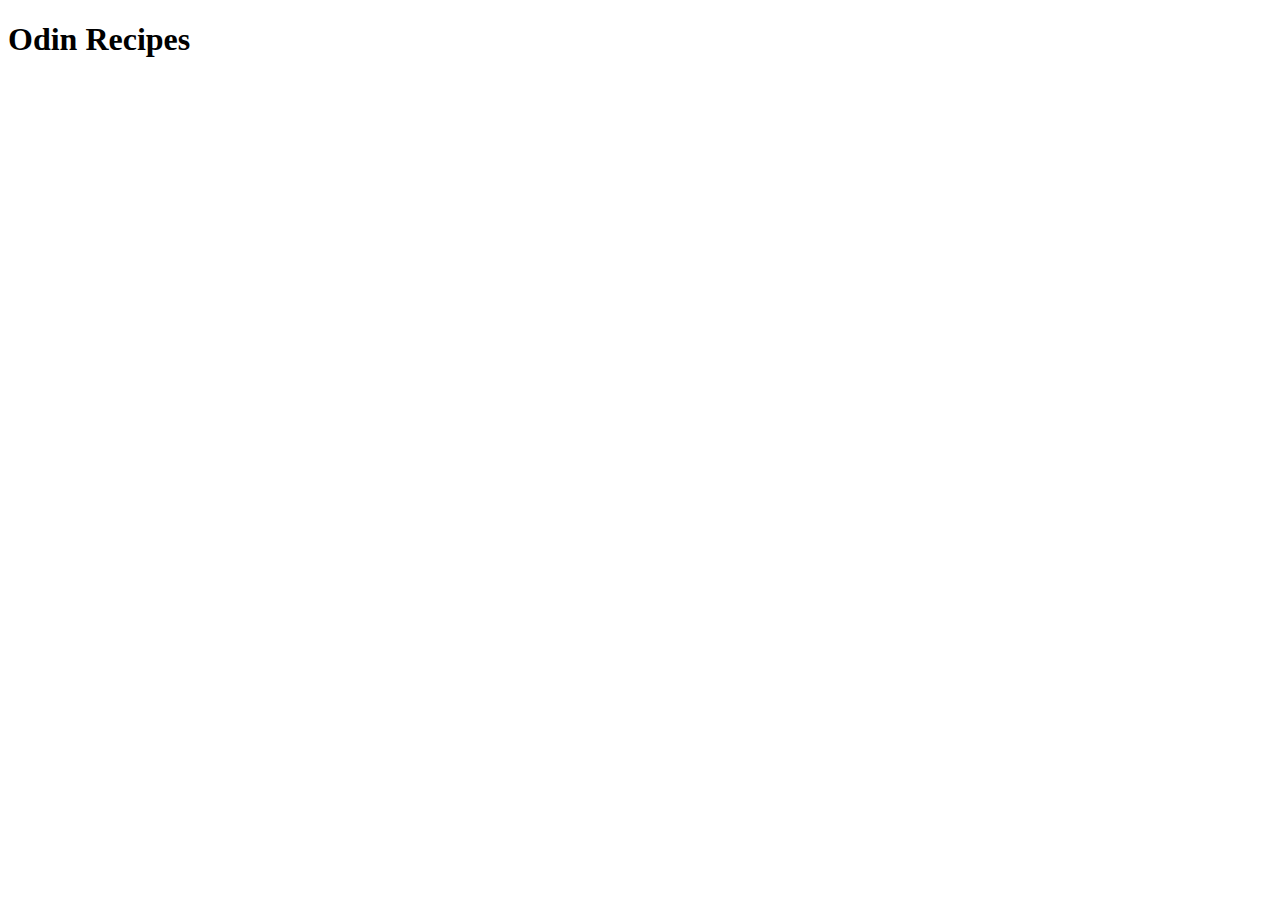
==== index.html @ 24c14398 "Se agregan resources y el boilerplate" ====
<!DOCTYPE html>
<html lang="en">
<head>
    <meta charset="UTF-8">
    <meta name="viewport" content="width=device-width, initial-scale=1.0">
    <title>Odin Recipes</title>
    <link rel="stylesheet" href="style.css">
</head>
<body>
    <h1 class="header">Odin Recipes</h1>
    <div class="container">
        <div>
            <img src="" alt="">
        </div>
    </div>
</body>
</html>
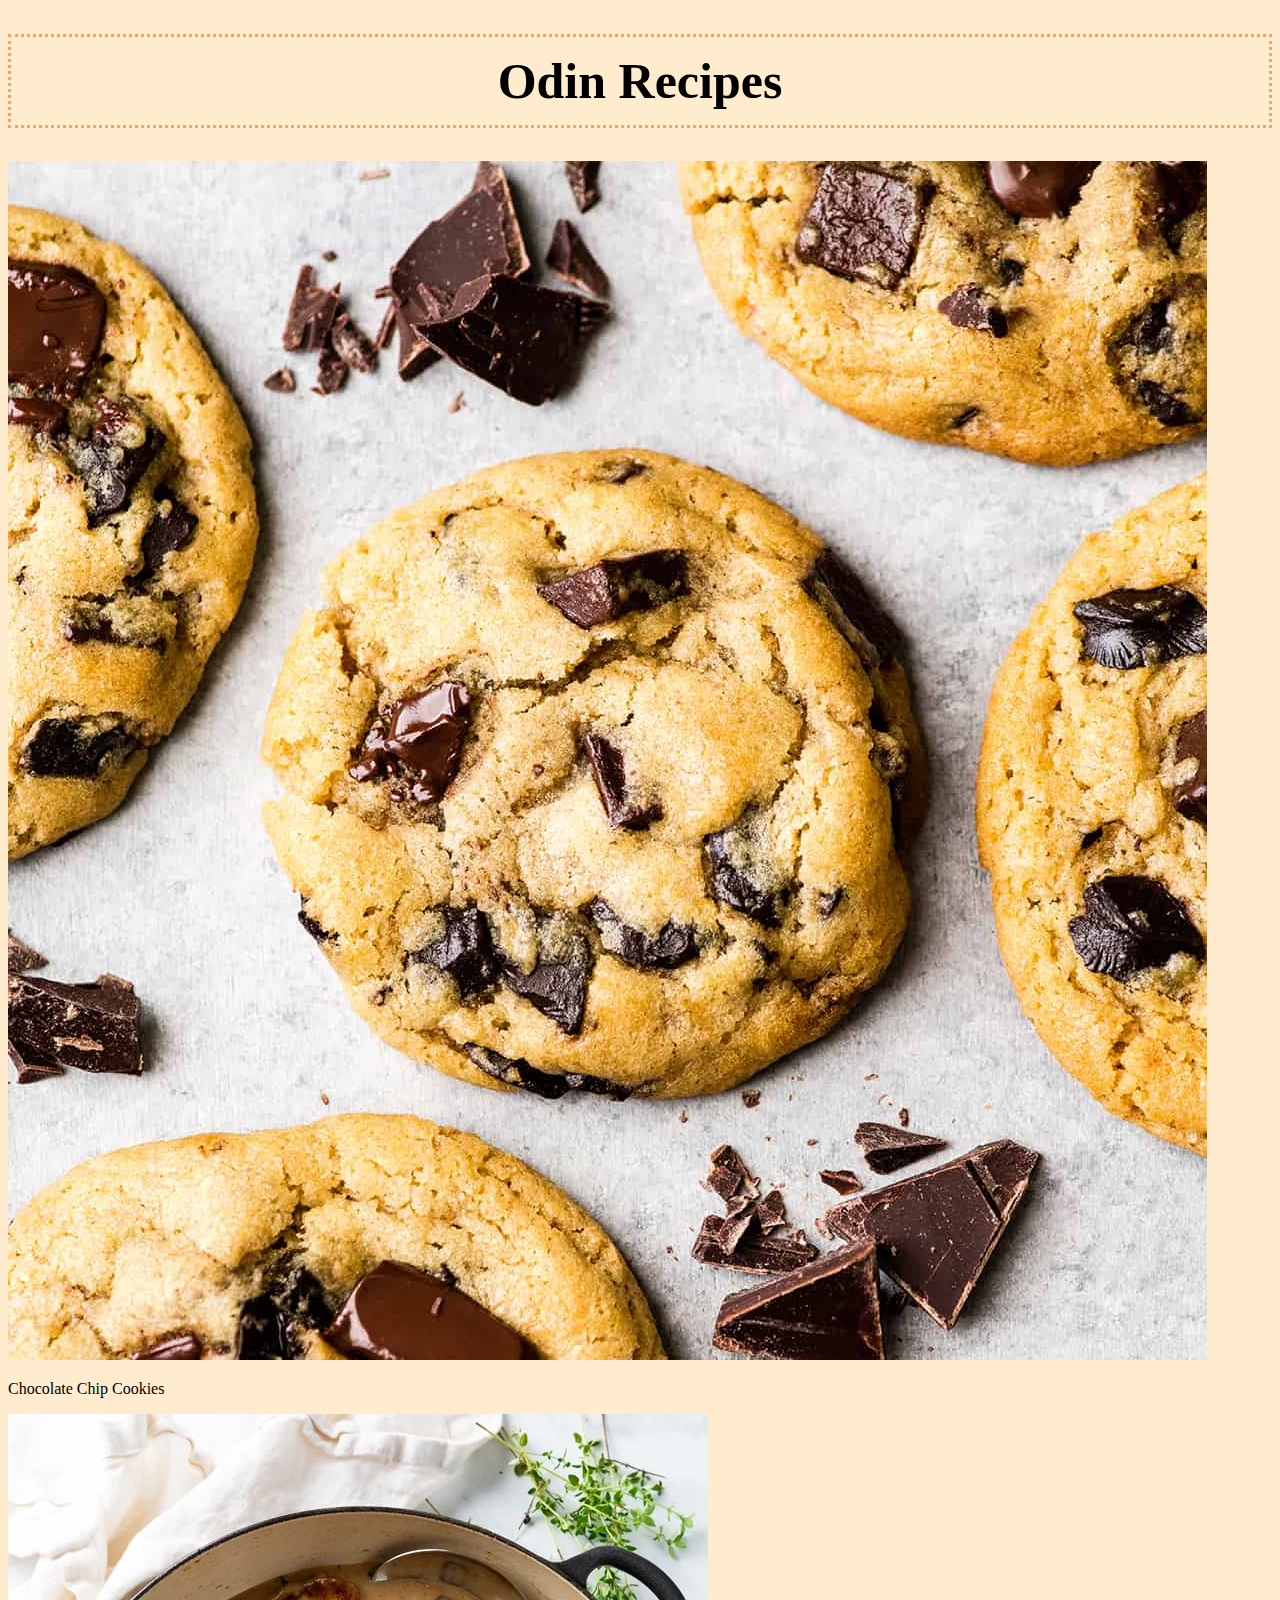
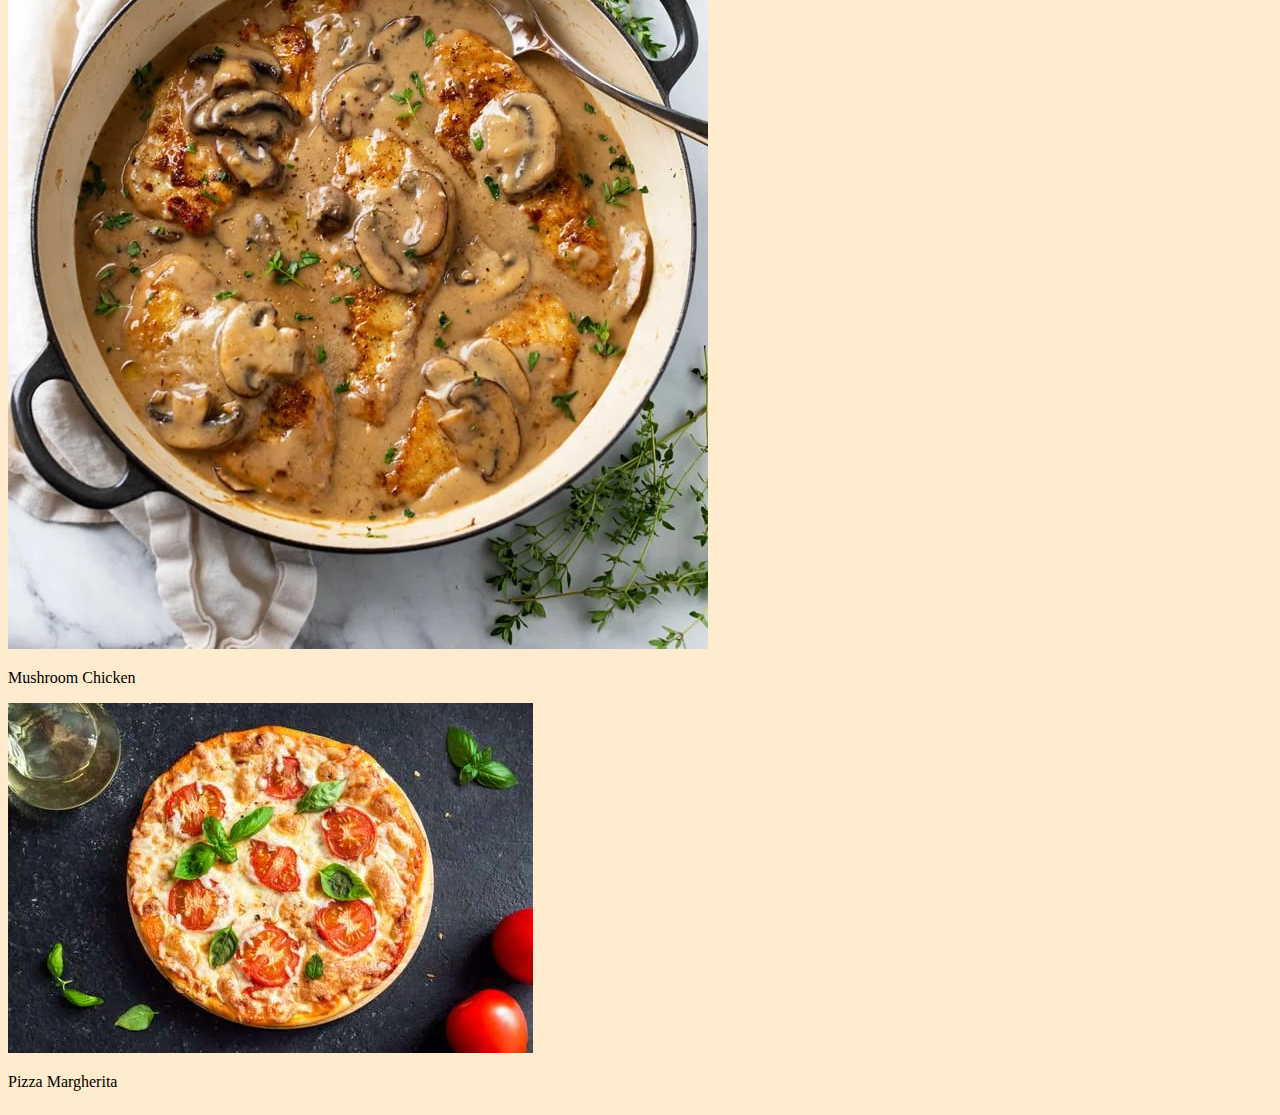
==== commit aae1f307: "Se agregan atributos a las clases body & header" ====
--- a/index.html
+++ b/index.html
@@ -10,7 +10,16 @@
     <h1 class="header">Odin Recipes</h1>
     <div class="container">
         <div>
-            <img src="" alt="">
+            <img src="./resources/chocolate-coockies.jpg" alt="chocolate-coockies">
+            <p class="dishname">Chocolate Chip Cookies</p>
+        </div>
+        <div>
+            <img src="./resources/Mushroom-Chicken-2.jpg" alt="Mushroom-Chicken">
+            <p class="dishname">Mushroom Chicken</p>
+        </div>
+        <div>
+            <img src="./resources/pizza.jpg" alt="Pizza Margherita">
+            <p class="dishname">Pizza Margherita</p>
         </div>
     </div>
 </body>
--- a/style.css
+++ b/style.css
@@ -0,0 +1,19 @@
+body {
+    font-family: Georgia, 'Times New Roman', Times, serif;
+    background-color: blanchedalmond;
+}
+.header {
+    border-color:sandybrown;
+    border-style: dotted;
+    text-align: center;
+    padding: 15px;
+    font-size: 50px;
+}
+
+.container {
+    display: inline-block;
+}
+
+.dishname {
+
+}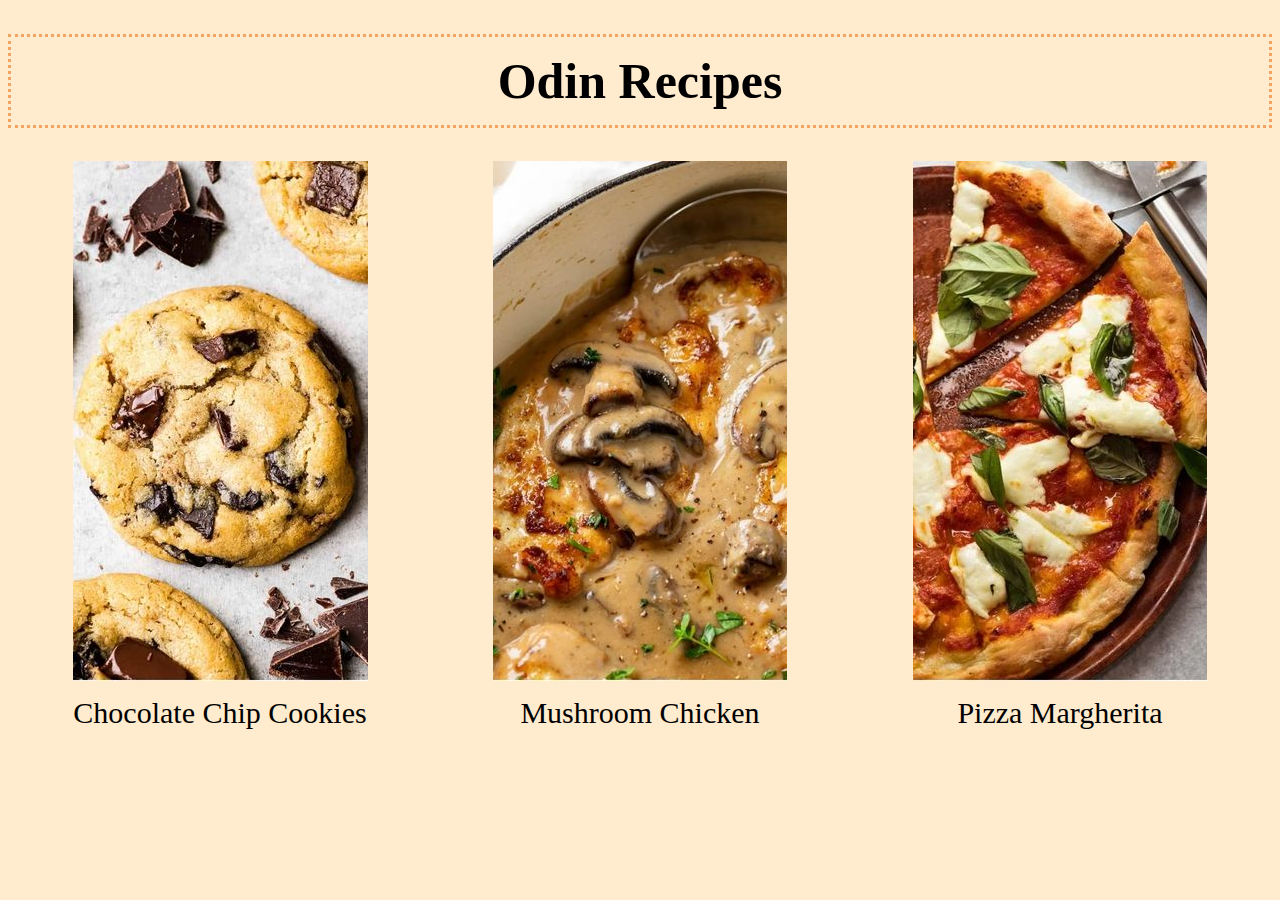
==== commit 1ebdd2b9: "Se agregan mas recursos, se crean nuevas recipes" ====
--- a/index.html
+++ b/index.html
@@ -9,16 +9,16 @@
 <body>
     <h1 class="header">Odin Recipes</h1>
     <div class="container">
-        <div>
-            <img src="./resources/chocolate-coockies.jpg" alt="chocolate-coockies">
+        <div class="item">
+            <a href="./recipes/Chocolate-Chips-Cookies.html"><img src="./resources/chocolatechipcookies.jpg" alt="chocolate-coockies"></a>
             <p class="dishname">Chocolate Chip Cookies</p>
         </div>
-        <div>
-            <img src="./resources/Mushroom-Chicken-2.jpg" alt="Mushroom-Chicken">
+        <div class="item">
+            <a href="./recipes/Mushroom-Chicken.html"><img src="./resources/mushroomchicken.jpg" alt="Mushroom-Chicken"></a>
             <p class="dishname">Mushroom Chicken</p>
         </div>
-        <div>
-            <img src="./resources/pizza.jpg" alt="Pizza Margherita">
+        <div class="item">
+            <a href="./recipes/Pizza-Margherita.html"><img src="./resources/pizzavertical.jpg" alt="Pizza Margherita"></a>
             <p class="dishname">Pizza Margherita</p>
         </div>
     </div>
--- a/style.css
+++ b/style.css
@@ -11,9 +11,27 @@
 }
 
 .container {
-    display: inline-block;
+    display:flex;
+    justify-content: center;
+    font-size: 20px;
+    gap:20px;
+}
+
+.item {
+    display: flex;
+    flex-direction: column;
+    gap:10px;
+    align-items:center;
+    width:400px;
+    text-align: center;
+}
+
+.item img:hover{
+    transform: scale(1.05);
+    box-shadow: 0 0 25px #D58D43;
 }
 
 .dishname {
-
-}+    font-size: 30px;
+    margin-top: 0px;
+}
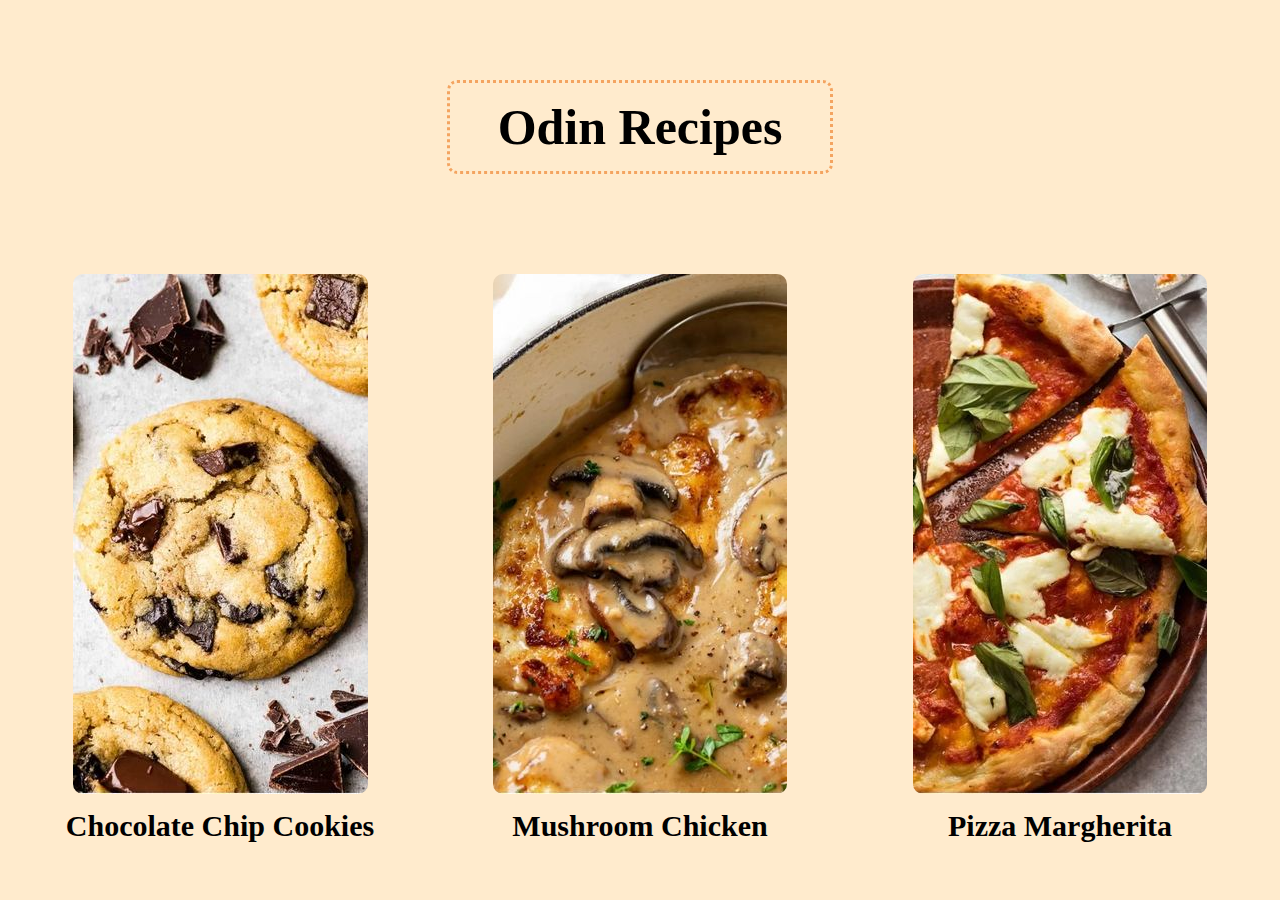
==== commit 6b6fa80c: "Se agrega el contenido de la pagina 'Mushroom Chicken'" ====
--- a/index.html
+++ b/index.html
@@ -11,15 +11,15 @@
     <div class="container">
         <div class="item">
             <a href="./recipes/Chocolate-Chips-Cookies.html"><img src="./resources/chocolatechipcookies.jpg" alt="chocolate-coockies"></a>
-            <p class="dishname">Chocolate Chip Cookies</p>
+            <h2 class="dishname">Chocolate Chip Cookies</h2>
         </div>
         <div class="item">
             <a href="./recipes/Mushroom-Chicken.html"><img src="./resources/mushroomchicken.jpg" alt="Mushroom-Chicken"></a>
-            <p class="dishname">Mushroom Chicken</p>
+            <h2 class="dishname">Mushroom Chicken</h2>
         </div>
         <div class="item">
             <a href="./recipes/Pizza-Margherita.html"><img src="./resources/pizzavertical.jpg" alt="Pizza Margherita"></a>
-            <p class="dishname">Pizza Margherita</p>
+            <h2 class="dishname">Pizza Margherita</h2>
         </div>
     </div>
 </body>
--- a/style.css
+++ b/style.css
@@ -8,6 +8,9 @@
     text-align: center;
     padding: 15px;
     font-size: 50px;
+    margin: 80px auto 100px;
+    width: 350px;
+    border-radius: 10px;
 }
 
 .container {
@@ -26,6 +29,10 @@
     text-align: center;
 }
 
+.item img {
+    border-radius: 10px;
+}
+
 .item img:hover{
     transform: scale(1.05);
     box-shadow: 0 0 25px #D58D43;
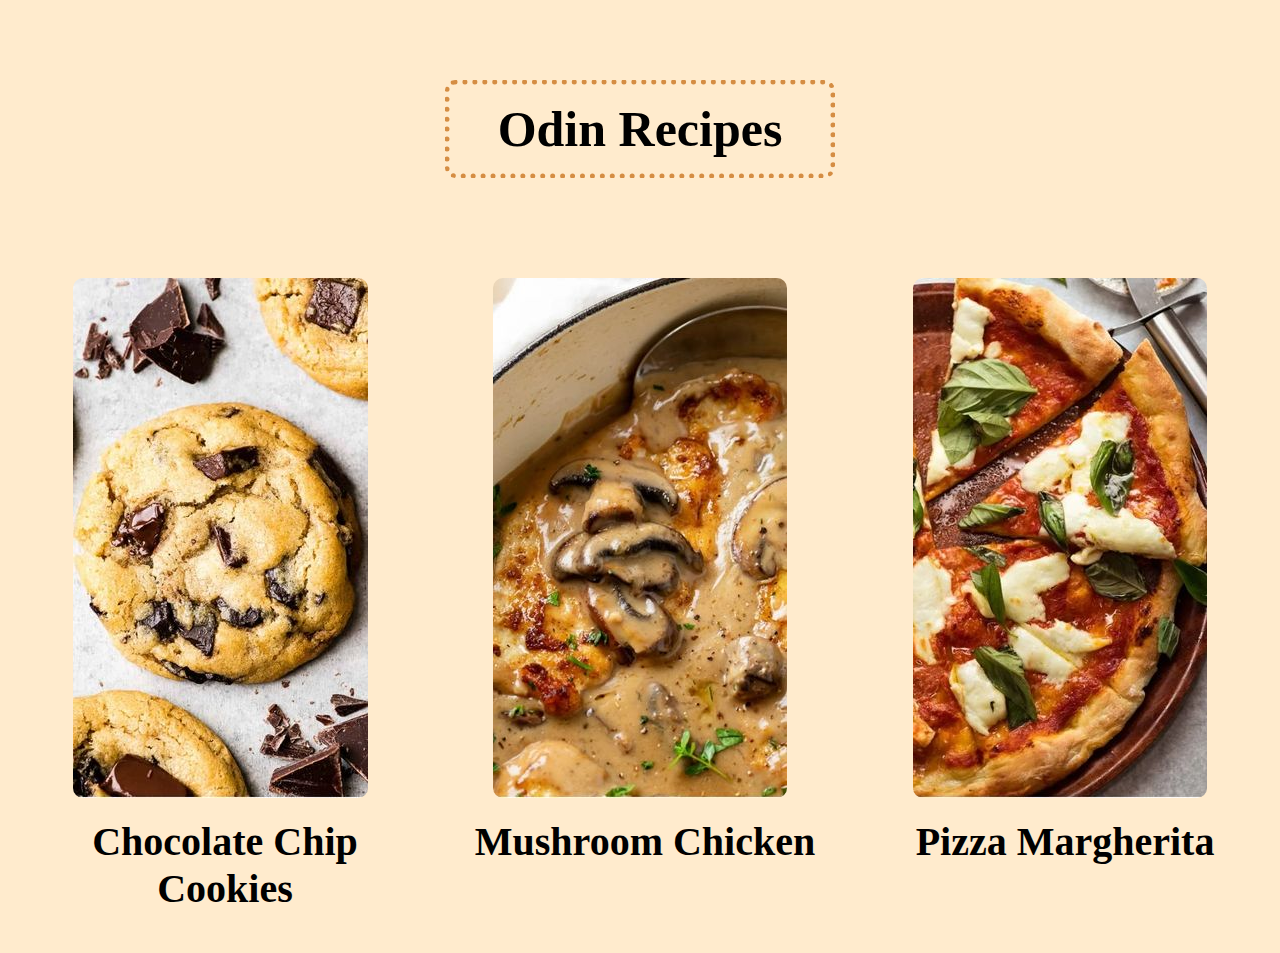
==== commit cd704eb7: "Se realiza el diseno de la pagina en css" ====
--- a/index.html
+++ b/index.html
@@ -11,15 +11,15 @@
     <div class="container">
         <div class="item">
             <a href="./recipes/Chocolate-Chips-Cookies.html"><img src="./resources/chocolatechipcookies.jpg" alt="chocolate-coockies"></a>
-            <h2 class="dishname">Chocolate Chip Cookies</h2>
+            <h2>Chocolate Chip Cookies</h2>
         </div>
         <div class="item">
             <a href="./recipes/Mushroom-Chicken.html"><img src="./resources/mushroomchicken.jpg" alt="Mushroom-Chicken"></a>
-            <h2 class="dishname">Mushroom Chicken</h2>
+            <h2>Mushroom Chicken</h2>
         </div>
         <div class="item">
             <a href="./recipes/Pizza-Margherita.html"><img src="./resources/pizzavertical.jpg" alt="Pizza Margherita"></a>
-            <h2 class="dishname">Pizza Margherita</h2>
+            <h2>Pizza Margherita</h2>
         </div>
     </div>
 </body>
--- a/style.css
+++ b/style.css
@@ -38,7 +38,80 @@
     box-shadow: 0 0 25px #D58D43;
 }
 
-.dishname {
+h2 {
+    font-size: 40px;
+    margin-top: 5px;
+    margin-left: 10px;
+}
+
+h3 {
+    font-size: 35px;
+    margin: 10px;
+}
+
+.img-recipe img{
+    height: 500px;
+    margin: 25px;
+    display: flex;
+    border-radius: 10px;
+    box-shadow: 0 0 10px;
+}
+
+.intro {
+    display: flex;
+}
+
+.description,
+.ingredients,
+.preparation,
+.header-recipe,
+.header {
+    border: dotted 5px #D58D43;
+    border-radius: 10px;
+}
+
+.introduction {
+    display: flex;
+    flex-direction: column;
+    flex: 1;
+}
+
+.header-recipe {
+    margin: auto;
+}
+
+.description {
     font-size: 30px;
-    margin-top: 0px;
+    padding: 20px ;
+    margin: auto;
 }
+
+.body-recipe {
+    display: flex;
+    gap: 25px;
+    font-size: 30px;
+}
+
+.ingredients {
+    flex: 30%;
+}
+
+.preparation {
+    flex: 70%;
+}
+ 
+li {
+    padding-bottom:12px;
+}
+
+.links a {
+    display: flex;
+    width: fit-content;
+    margin: 25px auto 25px;
+    padding: 15px 20px;
+    font-size: 40px;
+    justify-content: center;
+    border: #D58D43 dotted 5px;
+    border-radius: 10px;
+    color: black;
+}